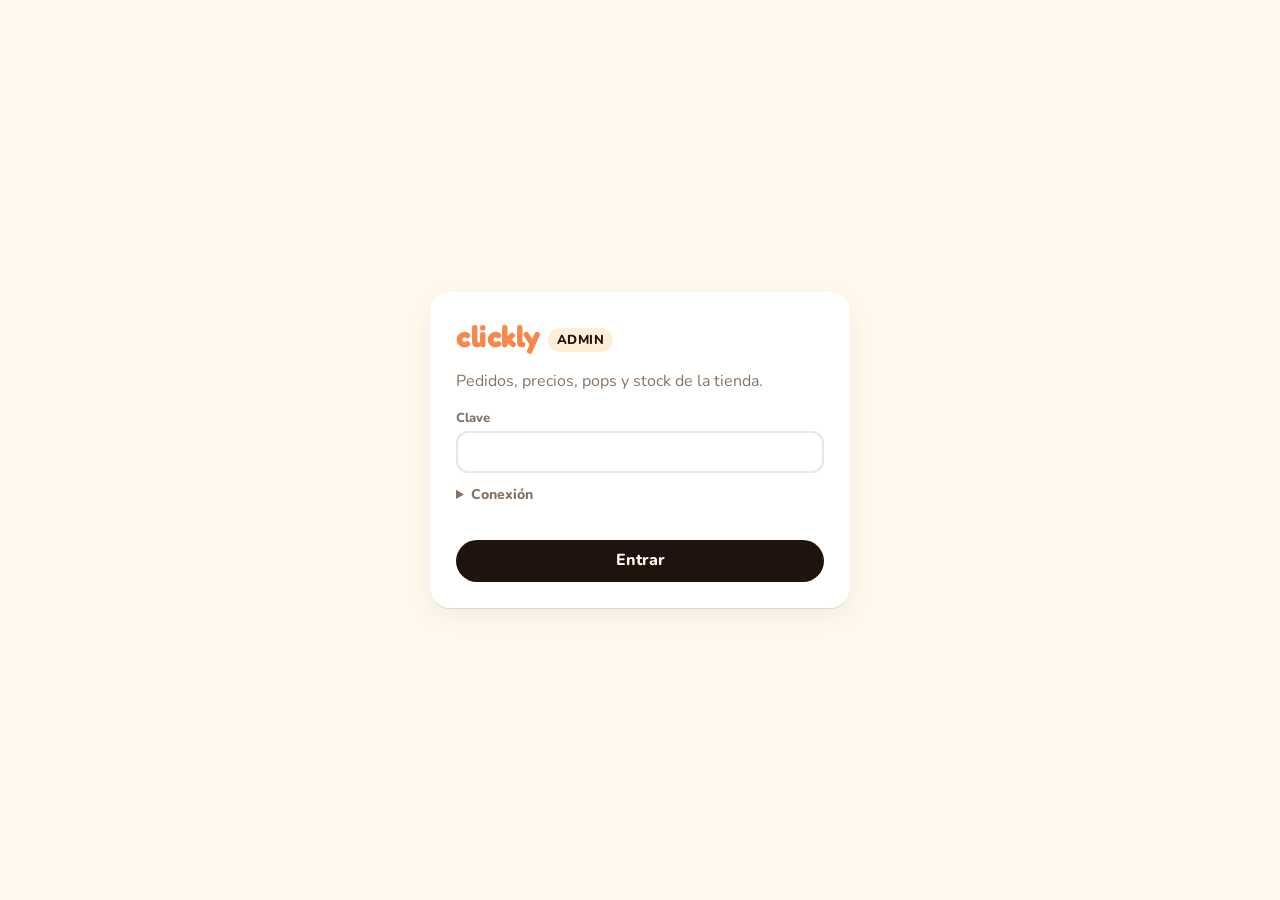
==== admin/index.html @ 0e8168c0 "Clickly Admin en /admin (protegido con clave) Co-Authored-By: Claude Opus 5.5 <noreply@anthropic.com" ====
<!doctype html><html lang="es"><head><meta charset="utf-8"><meta name="viewport" content="width=device-width,initial-scale=1,viewport-fit=cover">
<title>Clickly Admin</title><meta name="robots" content="noindex,nofollow">
<link rel="preconnect" href="https://fonts.googleapis.com"><link href="https://fonts.googleapis.com/css2?family=Fredoka:wght@600;700&family=Nunito:wght@400;600;700;800;900&display=swap" rel="stylesheet">
<style>
:root{--paper:#FFF8EC;--cream:#FCEFD6;--ink:#1F140D;--ink2:#8A7262;--card:#fff;--line:rgba(31,20,13,.10);--acc:#F6884C;--accd:#E06D32;--good:#2E7D4F;--bad:#C8412B;--warn:#B7791F}
[hidden]{display:none!important}*{box-sizing:border-box}html,body{margin:0;background:var(--paper);color:var(--ink);font:16px/1.4 Nunito,system-ui,sans-serif}
button,input,select,textarea{font:inherit;color:inherit}button{cursor:pointer}
.logo{font:700 30px Fredoka,Nunito,sans-serif;color:var(--acc);letter-spacing:-.5px}.logo small{font:800 13px Nunito;color:var(--ink);background:var(--cream);padding:3px 9px;border-radius:20px;margin-left:8px;vertical-align:middle;letter-spacing:.04em}
.wrap{max-width:1100px;margin:0 auto;padding:16px}
.pill{display:inline-flex;align-items:center;justify-content:center;gap:6px;min-height:42px;padding:0 18px;border-radius:999px;border:0;background:var(--acc);color:var(--ink);font-weight:800}
.pill.ink{background:var(--ink);color:var(--paper)}.pill.ghost{background:var(--cream)}.pill.sm{min-height:34px;padding:0 13px;font-size:14px}.pill:disabled{opacity:.5;cursor:default}
.card{background:var(--card);border-radius:20px;padding:16px;box-shadow:0 1px 0 var(--line),0 8px 24px rgba(31,20,13,.05)}
input,select,textarea{width:100%;min-height:42px;padding:8px 12px;border-radius:12px;border:2px solid var(--line);background:#fff}input:focus,select:focus,textarea:focus{outline:none;border-color:var(--acc)}
label{display:block;font-size:13px;font-weight:800;margin:0 0 4px;color:var(--ink2)}
#login{min-height:100vh;display:grid;place-items:center;padding:16px}#login .card{width:min(420px,100%);padding:26px}
#login h1{margin:0 0 4px}.muted{color:var(--ink2)}.err{color:var(--bad);font-weight:700;min-height:1.3em;margin-top:8px}
header{position:sticky;top:0;z-index:5;background:rgba(255,248,236,.92);-webkit-backdrop-filter:blur(10px);backdrop-filter:blur(10px);border-bottom:1px solid var(--line)}
header .wrap{display:flex;align-items:center;gap:12px;flex-wrap:wrap;padding-block:10px}
.tabs{display:flex;gap:6px;margin-left:auto}.tabs button{border:0;background:transparent;font-weight:800;padding:8px 14px;border-radius:999px;color:var(--ink2)}.tabs button.on{background:var(--ink);color:var(--paper)}
.kpis{display:grid;grid-template-columns:repeat(auto-fit,minmax(150px,1fr));gap:10px;margin:6px 0 16px}.kpi{background:var(--card);border-radius:16px;padding:12px 14px}.kpi b{display:block;font:800 26px Nunito}.kpi span{color:var(--ink2);font-size:13px;font-weight:700}
.bar{display:flex;gap:8px;flex-wrap:wrap;align-items:center;margin-bottom:12px}.chip{border:2px solid var(--line);background:#fff;border-radius:999px;padding:6px 12px;font-weight:800;font-size:14px}.chip.on{border-color:var(--acc);background:var(--cream)}
.orders{display:grid;gap:12px}.order{display:grid;gap:8px}.order .top{display:flex;justify-content:space-between;gap:10px;align-items:flex-start;flex-wrap:wrap}
.code{font:800 18px Nunito;letter-spacing:.04em}.st{display:inline-block;padding:3px 10px;border-radius:999px;font-weight:800;font-size:13px}
.st.Nueva{background:#FFE7D6;color:var(--accd)}.st.Confirmada{background:#E3EEFF;color:#2F5FB8}.st.Pagada{background:#E2F3E8;color:var(--good)}.st.Enviada{background:#EFE6FF;color:#6A42C2}.st.Entregada{background:#E8E8E8;color:#444}.st.Cancelada{background:#FBE1DD;color:var(--bad)}
.boxes{display:grid;gap:4px;background:var(--paper);border-radius:12px;padding:8px 10px;font-size:15px}
.row2{display:grid;grid-template-columns:1fr 1fr;gap:8px}@media(max-width:640px){.row2{grid-template-columns:1fr}}
.prods{display:grid;gap:12px;grid-template-columns:repeat(auto-fill,minmax(300px,1fr))}
.prod{display:grid;gap:10px}.prod .head{display:flex;gap:12px;align-items:center}.sw{width:46px;height:46px;border-radius:14px;flex:none;display:grid;place-items:center;overflow:hidden}.sw img{width:100%;height:100%;object-fit:contain}
.g3{display:grid;grid-template-columns:1fr 1fr 1fr;gap:8px}.stock{display:flex;gap:4px}.stock button{width:38px;flex:none;border-radius:10px;border:2px solid var(--line);background:#fff;font-weight:900}
.tog{display:flex;align-items:center;gap:8px;font-weight:800}.tog input{width:auto;min-height:auto;transform:scale(1.4)}
.low{color:var(--warn);font-weight:800}.zero{color:var(--bad);font-weight:800}
details.more summary{cursor:pointer;font-weight:800;color:var(--ink2);font-size:14px}
.toast{position:fixed;left:50%;bottom:20px;transform:translateX(-50%) translateY(20px);opacity:0;background:var(--ink);color:var(--paper);padding:10px 18px;border-radius:999px;font-weight:800;transition:.25s;z-index:20}.toast.on{opacity:1;transform:translateX(-50%)}
.empty{text-align:center;padding:40px 10px;color:var(--ink2)}
a{color:var(--accd);font-weight:800}
</style></head><body>
<section id="login"><div class="card">
 <div class="logo">clickly<small>ADMIN</small></div>
 <p class="muted">Pedidos, precios, pops y stock de la tienda.</p>
 <form id="lf"><label for="clave">Clave</label><input id="clave" type="password" autocomplete="current-password" required>
  <details class="more" style="margin-top:12px"><summary>Conexión</summary><label for="api" style="margin-top:8px">URL de la app web (Google Apps Script)</label><input id="api" placeholder="https://script.google.com/macros/s/…/exec"></details>
  <div class="err" id="lerr"></div><button class="pill ink" style="width:100%;margin-top:6px">Entrar</button></form>
</div></section>
<section id="app" hidden>
<header><div class="wrap"><div class="logo">clickly<small>ADMIN</small></div>
 <nav class="tabs"><button data-tab="pedidos" class="on">Pedidos</button><button data-tab="productos">Pops y stock</button><button data-tab="ajustes">Ajustes</button></nav>
 <button class="pill sm ghost" id="reload" title="Actualizar">↻ Actualizar</button></div></header>
<main class="wrap">
 <div id="t-pedidos"><div class="kpis" id="kpis"></div><div class="bar" id="filters"></div><input id="q" placeholder="Buscar por nombre, código, ciudad o contacto…" style="margin-bottom:12px"><div class="orders" id="orders"></div></div>
 <div id="t-productos" hidden><div class="bar"><b style="font-size:20px">Pops y stock</b><span class="muted">Los cambios se ven en la tienda al recargarla.</span><button class="pill sm" id="newp" style="margin-left:auto">+ Nuevo pop</button></div><div class="prods" id="prods"></div></div>
 <div id="t-ajustes" hidden><div class="card" style="max-width:460px"><b style="font-size:20px">Cambiar clave</b>
  <form id="cf" style="display:grid;gap:10px;margin-top:10px"><div><label>Clave actual</label><input type="password" id="c1" required></div><div><label>Clave nueva (6 o más)</label><input type="password" id="c2" required minlength="6"></div><div class="err" id="cerr"></div><button class="pill ink">Guardar clave</button></form></div>
  <div class="card" style="max-width:460px;margin-top:12px"><b>Sesión</b><p class="muted">La sesión dura 6 horas.</p><button class="pill sm ghost" id="logout">Cerrar sesión</button></div></div>
</main></section>
<div class="toast" id="toast"></div>
<script>
const DEFAULT_API='https://script.google.com/macros/s/AKfycbytXWgqCYSoKk4d-IXCPy8l8VOAkVaSji5PFaJ2E286vdpWDoWcHg7TQ9ALT4pyhkw/exec';
const $=s=>document.querySelector(s),esc=s=>String(s??'').replace(/[&<>"']/g,c=>({'&':'&amp;','<':'&lt;','>':'&gt;','"':'&quot;',"'":'&#39;'}[c]));
let API='';try{API=localStorage.getItem('ck.api')||DEFAULT_API}catch(e){API=DEFAULT_API}
let TOKEN='';try{TOKEN=sessionStorage.getItem('ck.tk')||''}catch(e){}
let D={productos:[],pedidos:[],estados:[]},filt='Todas',q='';
const money=v=>'$'+Math.round(Number(v)||0).toLocaleString('es-AR');
let tt;function toast(s){const t=$('#toast');t.textContent=s;t.classList.add('on');clearTimeout(tt);tt=setTimeout(()=>t.classList.remove('on'),2200)}
async function call(body){const ac=new AbortController(),to=setTimeout(()=>ac.abort(),25000);let r;try{r=await fetch(API,{method:'POST',headers:{'Content-Type':'text/plain;charset=utf-8'},body:JSON.stringify({...body,token:TOKEN}),signal:ac.signal,redirect:'follow'})}catch(e){throw new Error(e.name==='AbortError'?'El servidor tardó demasiado. Probá de nuevo.':'No me pude conectar con Google. Abrí este archivo en Chrome (no en una vista previa) y revisá internet.')}finally{clearTimeout(to)}
  const tx=await r.text();let j;try{j=JSON.parse(tx)}catch(e){throw new Error('Google no devolvió datos. Revisá que la implementación tenga acceso: Cualquier persona.')}
  if(!j.ok&&/Sesión vencida/.test(j.error||'')){logout();throw new Error(j.error)}return j}
$('#api').value=API;
$('#lf').addEventListener('submit',async e=>{e.preventDefault();$('#lerr').textContent='';API=$('#api').value.trim()||DEFAULT_API;
  if(!/^https?:\/\//.test(API)){$('#lerr').textContent='Falta la URL de la app web en "Conexión".';$('details.more').open=true;return}
  try{localStorage.setItem('ck.api',API)}catch(e){}
  const b=e.submitter||$('#lf button');b.disabled=true;b.textContent='Entrando…';
  try{const j=await call({a:'login',clave:$('#clave').value});if(!j.ok)throw new Error(j.error||'No se pudo entrar');TOKEN=j.token;try{sessionStorage.setItem('ck.tk',TOKEN)}catch(e){}$('#clave').value='';await load();show()}
  catch(err){$('#lerr').textContent=err.message}finally{b.disabled=false;b.textContent='Entrar'}});
function show(){$('#login').hidden=true;$('#app').hidden=false}
function logout(){TOKEN='';try{sessionStorage.removeItem('ck.tk')}catch(e){}$('#app').hidden=true;$('#login').hidden=false}
$('#logout').onclick=logout;
async function load(){const j=await call({a:'panel'});if(!j.ok)throw new Error(j.error);D=j;render()}
$('#reload').onclick=async()=>{try{await load();toast('Actualizado')}catch(e){toast(e.message)}};
document.querySelectorAll('[data-tab]').forEach(b=>b.onclick=()=>{document.querySelectorAll('[data-tab]').forEach(x=>x.classList.toggle('on',x===b));['pedidos','productos','ajustes'].forEach(t=>$('#t-'+t).hidden=t!==b.dataset.tab)});
function render(){renderOrders();renderProds()}
function contactLink(c){c=String(c||'').trim();const d=c.replace(/\D/g,'');if(c.startsWith('@'))return `<a href="https://instagram.com/${encodeURIComponent(c.slice(1))}" target="_blank" rel="noopener">${esc(c)}</a>`;
  if(d.length>=8)return `<a href="https://wa.me/${d.startsWith('54')?d:'549'+d.replace(/^0/,'')}" target="_blank" rel="noopener">${esc(c)} (WhatsApp)</a>`;return esc(c)}
function renderOrders(){const P=D.pedidos||[];const act=P.filter(o=>o.estado!=='Cancelada');
  const pend=act.filter(o=>!['Pagada','Enviada','Entregada'].includes(o.estado)).reduce((a,o)=>a+Number(o.total||0),0);
  $('#kpis').innerHTML=`<div class="kpi"><b>${P.filter(o=>o.estado==='Nueva').length}</b><span>Nuevas sin confirmar</span></div><div class="kpi"><b>${act.length}</b><span>Reservas activas</span></div><div class="kpi"><b>${act.reduce((a,o)=>a+Number(o.cantidad_cajas||0),0)}</b><span>Cajas reservadas</span></div><div class="kpi"><b>${money(pend)}</b><span>Por cobrar</span></div>`;
  const ests=['Todas',...(D.estados||[])];$('#filters').innerHTML=ests.map(s=>`<button class="chip ${s===filt?'on':''}" data-f="${esc(s)}">${esc(s)} ${s==='Todas'?P.length:P.filter(o=>o.estado===s).length}</button>`).join('');
  const L=P.filter(o=>(filt==='Todas'||o.estado===filt)&&(!q||JSON.stringify(o).toLowerCase().includes(q)));
  $('#orders').innerHTML=L.length?L.map(o=>`<article class="card order"><div class="top"><div><span class="code">${esc(o.codigo)}</span> <span class="st ${esc(o.estado)}">${esc(o.estado)}</span><div class="muted">${new Date(o.fecha).toLocaleString('es-AR',{dateStyle:'medium',timeStyle:'short'})}</div></div><b style="font-size:22px">${money(o.total)}</b></div>
   <div><b>${esc(o.nombre)} ${esc(o.apellido)}</b> · ${contactLink(o.contacto)}</div>
   <div class="muted">${esc(o.direccion)}, ${esc(o.ciudad)} (${esc(o.cp)}), ${esc(o.provincia)}, ${esc(o.pais)} <button class="pill sm ghost" data-copy="${esc(`${o.nombre} ${o.apellido}\n${o.direccion}\n${o.ciudad} (${o.cp}), ${o.provincia}, ${o.pais}\n${o.contacto}`)}">Copiar dirección</button></div>
   <div class="boxes">${String(o.cajas||'').split(' | ').map(c=>`<div>${esc(c)}</div>`).join('')}</div>
   <div class="row2"><div><label>Estado</label><select data-est="${esc(o.codigo)}">${(D.estados||[]).map(s=>`<option ${s===o.estado?'selected':''}>${esc(s)}</option>`).join('')}</select></div>
   <div><label>Notas internas</label><input data-notes="${esc(o.codigo)}" value="${esc(o.notas)}" placeholder="Ej: pagó seña por transferencia"></div></div></article>`).join(''):`<div class="empty card">${P.length?'No hay pedidos con ese filtro.':'Todavía no hay reservas. Cuando alguien reserve en la tienda, aparece acá.'}</div>`}
$('#filters').addEventListener('click',e=>{const b=e.target.closest('[data-f]');if(b){filt=b.dataset.f;renderOrders()}});
$('#q').addEventListener('input',e=>{q=e.target.value.trim().toLowerCase();renderOrders()});
$('#orders').addEventListener('change',async e=>{const s=e.target.closest('[data-est]');if(!s)return;const est=s.value,codigo=s.dataset.est;s.disabled=true;
  try{const j=await call({a:'estado',codigo,estado:est});if(!j.ok)throw new Error(j.error);toast(`${codigo}: ${est}${est==='Cancelada'?' · stock devuelto':''}`);await load()}catch(err){toast(err.message);await load()}});
$('#orders').addEventListener('focusout',async e=>{const i=e.target.closest('[data-notes]');if(!i)return;const o=(D.pedidos||[]).find(x=>x.codigo===i.dataset.notes);if(!o||String(o.notas||'')===i.value)return;
  try{const j=await call({a:'estado',codigo:o.codigo,estado:o.estado,notas:i.value});if(!j.ok)throw new Error(j.error);o.notas=i.value;toast('Nota guardada')}catch(err){toast(err.message)}});
$('#orders').addEventListener('click',e=>{const b=e.target.closest('[data-copy]');if(!b)return;navigator.clipboard?.writeText(b.dataset.copy).then(()=>toast('Dirección copiada'),()=>toast('No se pudo copiar'))});
const LINES={base:'BASE',ar:'ARGENTINA',bf:'BREACKFAST',sweet:'SWEET'};
function prodCard(p,isNew){const st=Number(p.stock||0);return `<article class="card prod" data-id="${esc(p.id)}" ${isNew?'data-new="1"':''}>
  <div class="head"><div class="sw" style="background:${esc(p.color||'#F6884C')}">${p.imagen?`<img src="${esc(p.imagen)}" alt="">`:''}</div><div style="flex:1"><b style="font-size:18px">${esc(p.nombre||'Nuevo pop')}</b><div class="muted" style="font-size:13px">${isNew?'Nuevo':'id: '+esc(p.id)} · ${st<=0?'<span class="zero">Agotado</span>':st<=5?`<span class="low">Quedan ${st}</span>`:`Stock ${st}`}</div></div>
  <label class="tog"><input type="checkbox" name="activo" ${p.activo||isNew?'checked':''}> Visible</label></div>
  ${isNew?`<div><label>Id (sin espacios, ej: empanada)</label><input name="id" required pattern="[a-z0-9_-]+"></div>`:''}
  <div><label>Nombre</label><input name="nombre" value="${esc(p.nombre)}"></div>
  <div class="g3"><div><label>Precio por pop ($)</label><input name="precio" type="number" min="0" step="100" value="${esc(p.precio??6000)}"></div>
  <div style="grid-column:span 2"><label>Stock</label><div class="stock"><button type="button" data-d="-1">−</button><input name="stock" type="number" min="0" step="1" value="${st}"><button type="button" data-d="1">+</button><button type="button" data-d="10">+10</button></div></div></div>
  <details class="more"><summary>Más datos</summary><div style="display:grid;gap:8px;margin-top:8px">
   <div class="row2"><div><label>Línea</label><select name="linea">${Object.entries(LINES).map(([k,v])=>`<option value="${k}" ${p.linea===k?'selected':''}>${v}</option>`).join('')}</select></div><div><label>Color</label><input name="color" type="color" value="${esc(/^#[0-9a-f]{6}$/i.test(p.color||'')?p.color:'#F6884C')}"></div></div>
   <div><label>Descripción</label><textarea name="descripcion" rows="2">${esc(p.descripcion)}</textarea></div>
   <div><label>Imagen (URL, PNG con fondo transparente)</label><input name="imagen" value="${esc(p.imagen)}" placeholder="Solo para pops nuevos"></div></div></details>
  <div style="display:flex;gap:8px"><button class="pill ink sm" data-save>Guardar</button>${isNew?'<button class="pill ghost sm" data-cancel>Cancelar</button>':'<button class="pill ghost sm" data-del>Borrar</button>'}</div></article>`}
function renderProds(){$('#prods').innerHTML=(D.productos||[]).map(p=>prodCard(p,false)).join('')}
$('#newp').onclick=()=>{if($('[data-new]'))return;$('#prods').insertAdjacentHTML('afterbegin',prodCard({nombre:'',precio:6000,stock:10,linea:'base',color:'#F6884C'},true));$('[data-new] input[name=id]').focus()};
$('#prods').addEventListener('click',async e=>{const card=e.target.closest('.prod');if(!card)return;
  const d=e.target.closest('[data-d]');if(d){const i=card.querySelector('[name=stock]');i.value=Math.max(0,(+i.value||0)+(+d.dataset.d));return}
  if(e.target.closest('[data-cancel]')){card.remove();return}
  if(e.target.closest('[data-del]')){const b=e.target.closest('[data-del]');if(b.dataset.sure!=='1'){b.dataset.sure='1';b.textContent='¿Seguro? Tocá de nuevo';setTimeout(()=>{b.dataset.sure='';b.textContent='Borrar'},3000);return}
    try{const j=await call({a:'borrarProducto',id:card.dataset.id});if(!j.ok)throw new Error(j.error);toast('Pop borrado');await load()}catch(err){toast(err.message)}return}
  if(e.target.closest('[data-save]')){const f=n=>card.querySelector(`[name=${n}]`);const p={id:card.dataset.new?f('id').value.trim().toLowerCase():card.dataset.id,nombre:f('nombre').value.trim(),precio:+f('precio').value,stock:+f('stock').value,activo:f('activo').checked,linea:f('linea').value,color:f('color').value,descripcion:f('descripcion').value.trim(),imagen:f('imagen').value.trim()};
    if(!p.id){toast('Poné un id');return}if(card.dataset.new&&(D.productos||[]).some(x=>x.id===p.id)){toast('Ese id ya existe');return}
    const b=e.target.closest('[data-save]');b.disabled=true;b.textContent='Guardando…';
    try{const j=await call({a:'producto',producto:p});if(!j.ok)throw new Error(j.error);toast(`${p.nombre||p.id} guardado`);await load()}catch(err){toast(err.message);b.disabled=false;b.textContent='Guardar'}}});
$('#cf').addEventListener('submit',async e=>{e.preventDefault();$('#cerr').textContent='';try{const j=await call({a:'clave',actual:$('#c1').value,nueva:$('#c2').value});if(!j.ok)throw new Error(j.error);$('#c1').value=$('#c2').value='';toast('Clave cambiada')}catch(err){$('#cerr').textContent=err.message}});
if(TOKEN&&API){load().then(show).catch(()=>logout())}
</script></body></html>
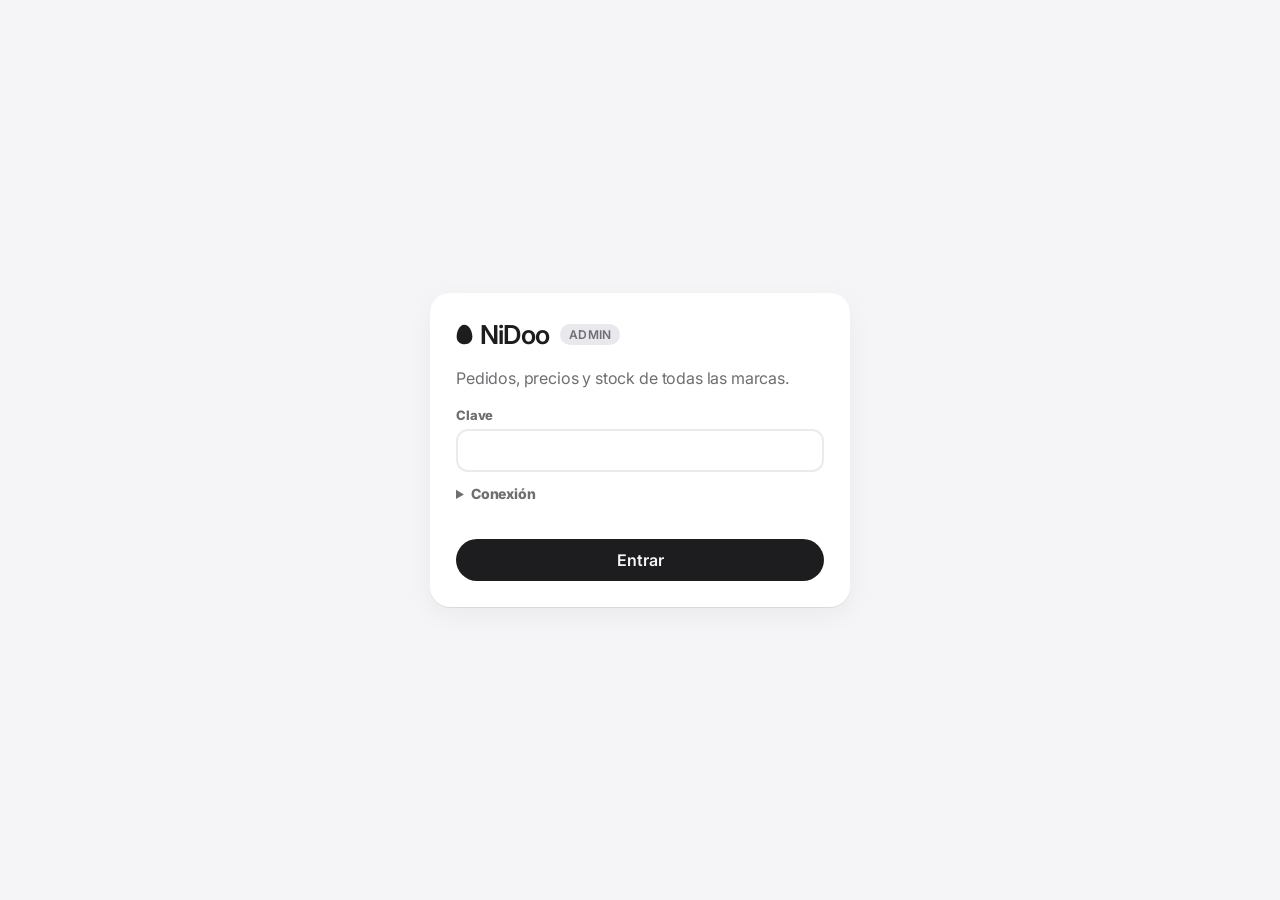
==== commit 7116bce5: "NiDoo Admin: identidad NiDoo y stock agrupado por línea Co-Authored-By: Claude Opus 5.5 <noreply@ant" ====
--- a/admin/index.html
+++ b/admin/index.html
@@ -1,26 +1,26 @@
 <!doctype html><html lang="es"><head><meta charset="utf-8"><meta name="viewport" content="width=device-width,initial-scale=1,viewport-fit=cover">
-<title>Clickly Admin</title><meta name="robots" content="noindex,nofollow">
-<link rel="preconnect" href="https://fonts.googleapis.com"><link href="https://fonts.googleapis.com/css2?family=Fredoka:wght@600;700&family=Nunito:wght@400;600;700;800;900&display=swap" rel="stylesheet">
+<title>NiDoo Admin</title><meta name="robots" content="noindex,nofollow">
+<link rel="preconnect" href="https://fonts.googleapis.com"><link href="https://fonts.googleapis.com/css2?family=Inter:wght@400;500;600;700&display=swap" rel="stylesheet">
 <style>
-:root{--paper:#FFF8EC;--cream:#FCEFD6;--ink:#1F140D;--ink2:#8A7262;--card:#fff;--line:rgba(31,20,13,.10);--acc:#F6884C;--accd:#E06D32;--good:#2E7D4F;--bad:#C8412B;--warn:#B7791F}
-[hidden]{display:none!important}*{box-sizing:border-box}html,body{margin:0;background:var(--paper);color:var(--ink);font:16px/1.4 Nunito,system-ui,sans-serif}
+:root{--paper:#f5f5f7;--cream:#e8e8ed;--ink:#1d1d1f;--ink2:#6e6e73;--card:#fff;--line:rgba(0,0,0,.08);--acc:#0071e3;--accd:#0066cc;--good:#1a7f37;--bad:#d70015;--warn:#b25000;--sf:-apple-system,BlinkMacSystemFont,"SF Pro Text","SF Pro Display","Helvetica Neue",Inter,"Segoe UI",Roboto,sans-serif}
+[hidden]{display:none!important}*{box-sizing:border-box}html,body{margin:0;background:var(--paper);color:var(--ink);font:16px/1.45 var(--sf);letter-spacing:-.01em;-webkit-font-smoothing:antialiased}
 button,input,select,textarea{font:inherit;color:inherit}button{cursor:pointer}
-.logo{font:700 30px Fredoka,Nunito,sans-serif;color:var(--acc);letter-spacing:-.5px}.logo small{font:800 13px Nunito;color:var(--ink);background:var(--cream);padding:3px 9px;border-radius:20px;margin-left:8px;vertical-align:middle;letter-spacing:.04em}
+.logo{display:inline-flex;align-items:center;gap:7px;font:600 26px var(--sf);color:var(--ink);letter-spacing:-.03em}.logo svg{width:17px;height:21px}.logo small{font:600 12px var(--sf);color:var(--ink2);background:var(--cream);padding:3px 9px;border-radius:20px;margin-left:4px;letter-spacing:.02em}
 .wrap{max-width:1100px;margin:0 auto;padding:16px}
-.pill{display:inline-flex;align-items:center;justify-content:center;gap:6px;min-height:42px;padding:0 18px;border-radius:999px;border:0;background:var(--acc);color:var(--ink);font-weight:800}
-.pill.ink{background:var(--ink);color:var(--paper)}.pill.ghost{background:var(--cream)}.pill.sm{min-height:34px;padding:0 13px;font-size:14px}.pill:disabled{opacity:.5;cursor:default}
+.pill{display:inline-flex;align-items:center;justify-content:center;gap:6px;min-height:42px;padding:0 18px;border-radius:999px;border:0;background:var(--acc);color:#fff;font-weight:600}
+.pill.ink{background:var(--ink);color:var(--paper)}.pill.ghost{background:var(--cream);color:var(--ink)}.pill.sm{min-height:34px;padding:0 13px;font-size:14px}.pill:disabled{opacity:.5;cursor:default}
 .card{background:var(--card);border-radius:20px;padding:16px;box-shadow:0 1px 0 var(--line),0 8px 24px rgba(31,20,13,.05)}
 input,select,textarea{width:100%;min-height:42px;padding:8px 12px;border-radius:12px;border:2px solid var(--line);background:#fff}input:focus,select:focus,textarea:focus{outline:none;border-color:var(--acc)}
 label{display:block;font-size:13px;font-weight:800;margin:0 0 4px;color:var(--ink2)}
 #login{min-height:100vh;display:grid;place-items:center;padding:16px}#login .card{width:min(420px,100%);padding:26px}
 #login h1{margin:0 0 4px}.muted{color:var(--ink2)}.err{color:var(--bad);font-weight:700;min-height:1.3em;margin-top:8px}
-header{position:sticky;top:0;z-index:5;background:rgba(255,248,236,.92);-webkit-backdrop-filter:blur(10px);backdrop-filter:blur(10px);border-bottom:1px solid var(--line)}
+header{position:sticky;top:0;z-index:5;background:rgba(245,245,247,.8);-webkit-backdrop-filter:blur(10px);backdrop-filter:blur(10px);border-bottom:1px solid var(--line)}
 header .wrap{display:flex;align-items:center;gap:12px;flex-wrap:wrap;padding-block:10px}
 .tabs{display:flex;gap:6px;margin-left:auto}.tabs button{border:0;background:transparent;font-weight:800;padding:8px 14px;border-radius:999px;color:var(--ink2)}.tabs button.on{background:var(--ink);color:var(--paper)}
-.kpis{display:grid;grid-template-columns:repeat(auto-fit,minmax(150px,1fr));gap:10px;margin:6px 0 16px}.kpi{background:var(--card);border-radius:16px;padding:12px 14px}.kpi b{display:block;font:800 26px Nunito}.kpi span{color:var(--ink2);font-size:13px;font-weight:700}
-.bar{display:flex;gap:8px;flex-wrap:wrap;align-items:center;margin-bottom:12px}.chip{border:2px solid var(--line);background:#fff;border-radius:999px;padding:6px 12px;font-weight:800;font-size:14px}.chip.on{border-color:var(--acc);background:var(--cream)}
+.kpis{display:grid;grid-template-columns:repeat(auto-fit,minmax(150px,1fr));gap:10px;margin:6px 0 16px}.kpi{background:var(--card);border-radius:16px;padding:12px 14px}.kpi b{display:block;font:600 26px var(--sf);letter-spacing:-.02em}.kpi span{color:var(--ink2);font-size:13px;font-weight:700}
+.bar{display:flex;gap:8px;flex-wrap:wrap;align-items:center;margin-bottom:12px}.chip{border:2px solid var(--line);background:#fff;border-radius:999px;padding:6px 12px;font-weight:800;font-size:14px}.chip.on{border-color:var(--ink);background:var(--ink);color:#fff}
 .orders{display:grid;gap:12px}.order{display:grid;gap:8px}.order .top{display:flex;justify-content:space-between;gap:10px;align-items:flex-start;flex-wrap:wrap}
-.code{font:800 18px Nunito;letter-spacing:.04em}.st{display:inline-block;padding:3px 10px;border-radius:999px;font-weight:800;font-size:13px}
+.code{font:600 17px ui-monospace,SFMono-Regular,Menlo,monospace;letter-spacing:.02em}.st{display:inline-block;padding:3px 10px;border-radius:999px;font-weight:800;font-size:13px}
 .st.Nueva{background:#FFE7D6;color:var(--accd)}.st.Confirmada{background:#E3EEFF;color:#2F5FB8}.st.Pagada{background:#E2F3E8;color:var(--good)}.st.Enviada{background:#EFE6FF;color:#6A42C2}.st.Entregada{background:#E8E8E8;color:#444}.st.Cancelada{background:#FBE1DD;color:var(--bad)}
 .boxes{display:grid;gap:4px;background:var(--paper);border-radius:12px;padding:8px 10px;font-size:15px}
 .row2{display:grid;grid-template-columns:1fr 1fr;gap:8px}@media(max-width:640px){.row2{grid-template-columns:1fr}}
@@ -32,22 +32,26 @@
 details.more summary{cursor:pointer;font-weight:800;color:var(--ink2);font-size:14px}
 .toast{position:fixed;left:50%;bottom:20px;transform:translateX(-50%) translateY(20px);opacity:0;background:var(--ink);color:var(--paper);padding:10px 18px;border-radius:999px;font-weight:800;transition:.25s;z-index:20}.toast.on{opacity:1;transform:translateX(-50%)}
 .empty{text-align:center;padding:40px 10px;color:var(--ink2)}
-a{color:var(--accd);font-weight:800}
+a{color:var(--accd);font-weight:600}
+.lsec{margin:22px 0 10px;display:flex;align-items:baseline;gap:10px;flex-wrap:wrap}.lsec h2{margin:0;font-size:20px;letter-spacing:-.02em}.lsec span{color:var(--ink2);font-size:14px}
+.lk{background:var(--card);border-radius:16px;padding:12px 14px;border:0;text-align:left;cursor:pointer}.lk b{display:block;font:600 22px var(--sf)}.lk span{color:var(--ink2);font-size:13px}.lk.on{outline:2px solid var(--ink)}
+.prodgrid{display:grid;gap:12px;grid-template-columns:repeat(auto-fill,minmax(300px,1fr))}
+.sw{background:var(--paper)!important}
 </style></head><body>
 <section id="login"><div class="card">
- <div class="logo">clickly<small>ADMIN</small></div>
- <p class="muted">Pedidos, precios, pops y stock de la tienda.</p>
+ <div class="logo"><svg viewBox="0 0 26 32" aria-hidden="true"><path fill="currentColor" d="M12.2 1C5.6 1.4 1 10.6 1 19.4 1 26.6 6.2 31 13.4 31 20.5 31 25 26.3 25 19.6 25 10.1 19.5.6 12.2 1Z"/></svg>NiDoo<small>ADMIN</small></div>
+ <p class="muted">Pedidos, precios y stock de todas las marcas.</p>
  <form id="lf"><label for="clave">Clave</label><input id="clave" type="password" autocomplete="current-password" required>
   <details class="more" style="margin-top:12px"><summary>Conexión</summary><label for="api" style="margin-top:8px">URL de la app web (Google Apps Script)</label><input id="api" placeholder="https://script.google.com/macros/s/…/exec"></details>
   <div class="err" id="lerr"></div><button class="pill ink" style="width:100%;margin-top:6px">Entrar</button></form>
 </div></section>
 <section id="app" hidden>
-<header><div class="wrap"><div class="logo">clickly<small>ADMIN</small></div>
- <nav class="tabs"><button data-tab="pedidos" class="on">Pedidos</button><button data-tab="productos">Pops y stock</button><button data-tab="ajustes">Ajustes</button></nav>
+<header><div class="wrap"><div class="logo"><svg viewBox="0 0 26 32" aria-hidden="true"><path fill="currentColor" d="M12.2 1C5.6 1.4 1 10.6 1 19.4 1 26.6 6.2 31 13.4 31 20.5 31 25 26.3 25 19.6 25 10.1 19.5.6 12.2 1Z"/></svg>NiDoo<small>ADMIN</small></div>
+ <nav class="tabs"><button data-tab="pedidos" class="on">Pedidos</button><button data-tab="productos">Stock</button><button data-tab="ajustes">Ajustes</button></nav>
  <button class="pill sm ghost" id="reload" title="Actualizar">↻ Actualizar</button></div></header>
 <main class="wrap">
  <div id="t-pedidos"><div class="kpis" id="kpis"></div><div class="bar" id="filters"></div><input id="q" placeholder="Buscar por nombre, código, ciudad o contacto…" style="margin-bottom:12px"><div class="orders" id="orders"></div></div>
- <div id="t-productos" hidden><div class="bar"><b style="font-size:20px">Pops y stock</b><span class="muted">Los cambios se ven en la tienda al recargarla.</span><button class="pill sm" id="newp" style="margin-left:auto">+ Nuevo pop</button></div><div class="prods" id="prods"></div></div>
+ <div id="t-productos" hidden><div class="bar"><b style="font-size:22px;letter-spacing:-.02em">Stock de todas las líneas</b><span class="muted">Los cambios se ven en la web al recargarla.</span><button class="pill sm" id="newp" style="margin-left:auto">+ Nuevo producto</button></div><div class="kpis" id="lkpis"></div><div class="bar" id="lfilters"></div><div id="prods"></div></div>
  <div id="t-ajustes" hidden><div class="card" style="max-width:460px"><b style="font-size:20px">Cambiar clave</b>
   <form id="cf" style="display:grid;gap:10px;margin-top:10px"><div><label>Clave actual</label><input type="password" id="c1" required></div><div><label>Clave nueva (6 o más)</label><input type="password" id="c2" required minlength="6"></div><div class="err" id="cerr"></div><button class="pill ink">Guardar clave</button></form></div>
   <div class="card" style="max-width:460px;margin-top:12px"><b>Sesión</b><p class="muted">La sesión dura 6 horas.</p><button class="pill sm ghost" id="logout">Cerrar sesión</button></div></div>
@@ -98,9 +102,11 @@
 $('#orders').addEventListener('focusout',async e=>{const i=e.target.closest('[data-notes]');if(!i)return;const o=(D.pedidos||[]).find(x=>x.codigo===i.dataset.notes);if(!o||String(o.notas||'')===i.value)return;
   try{const j=await call({a:'estado',codigo:o.codigo,estado:o.estado,notas:i.value});if(!j.ok)throw new Error(j.error);o.notas=i.value;toast('Nota guardada')}catch(err){toast(err.message)}});
 $('#orders').addEventListener('click',e=>{const b=e.target.closest('[data-copy]');if(!b)return;navigator.clipboard?.writeText(b.dataset.copy).then(()=>toast('Dirección copiada'),()=>toast('No se pudo copiar'))});
-const LINES={base:'BASE',ar:'ARGENTINA',bf:'BREACKFAST',sweet:'SWEET'};
+const LINES={base:'Clickly · BASE',ar:'Clickly · ARGENTINA',bf:'Clickly · BREACKFAST',sweet:'Clickly · SWEET'};
+const THUMB={"base": "[data-uri]", "medialuna": "[data-uri]", "alfajor": "[data-uri]", "mate": "[data-uri]", "heart": "[data-uri]", "pancake": "[data-uri]", "macaron": "[data-uri]"};
+let lfilt='todas';
 function prodCard(p,isNew){const st=Number(p.stock||0);return `<article class="card prod" data-id="${esc(p.id)}" ${isNew?'data-new="1"':''}>
-  <div class="head"><div class="sw" style="background:${esc(p.color||'#F6884C')}">${p.imagen?`<img src="${esc(p.imagen)}" alt="">`:''}</div><div style="flex:1"><b style="font-size:18px">${esc(p.nombre||'Nuevo pop')}</b><div class="muted" style="font-size:13px">${isNew?'Nuevo':'id: '+esc(p.id)} · ${st<=0?'<span class="zero">Agotado</span>':st<=5?`<span class="low">Quedan ${st}</span>`:`Stock ${st}`}</div></div>
+  <div class="head"><div class="sw" style="background:${esc(p.color||'#F6884C')}">${(p.imagen||THUMB[p.id])?`<img src="${esc(p.imagen||THUMB[p.id])}" alt="">`:''}</div><div style="flex:1"><b style="font-size:18px">${esc(p.nombre||'Nuevo pop')}</b><div class="muted" style="font-size:13px">${isNew?'Nuevo':'id: '+esc(p.id)} · ${st<=0?'<span class="zero">Agotado</span>':st<=5?`<span class="low">Quedan ${st}</span>`:`Stock ${st}`}</div></div>
   <label class="tog"><input type="checkbox" name="activo" ${p.activo||isNew?'checked':''}> Visible</label></div>
   ${isNew?`<div><label>Id (sin espacios, ej: empanada)</label><input name="id" required pattern="[a-z0-9_-]+"></div>`:''}
   <div><label>Nombre</label><input name="nombre" value="${esc(p.nombre)}"></div>
@@ -111,11 +117,18 @@
    <div><label>Descripción</label><textarea name="descripcion" rows="2">${esc(p.descripcion)}</textarea></div>
    <div><label>Imagen (URL, PNG con fondo transparente)</label><input name="imagen" value="${esc(p.imagen)}" placeholder="Solo para pops nuevos"></div></div></details>
   <div style="display:flex;gap:8px"><button class="pill ink sm" data-save>Guardar</button>${isNew?'<button class="pill ghost sm" data-cancel>Cancelar</button>':'<button class="pill ghost sm" data-del>Borrar</button>'}</div></article>`}
-function renderProds(){$('#prods').innerHTML=(D.productos||[]).map(p=>prodCard(p,false)).join('')}
-$('#newp').onclick=()=>{if($('[data-new]'))return;$('#prods').insertAdjacentHTML('afterbegin',prodCard({nombre:'',precio:6000,stock:10,linea:'base',color:'#F6884C'},true));$('[data-new] input[name=id]').focus()};
+function renderProds(){const P=D.productos||[];const keys=[...new Set([...Object.keys(LINES),...P.map(p=>p.linea||'base')])].filter(k=>P.some(p=>(p.linea||'base')===k));
+  const sum=k=>{const L=P.filter(p=>(p.linea||'base')===k);return{n:L.length,st:L.reduce((a,p)=>a+(+p.stock||0),0),ag:L.filter(p=>(+p.stock||0)<=0).length,lo:L.filter(p=>(+p.stock||0)>0&&(+p.stock||0)<=5).length}};
+  const tot=P.reduce((a,p)=>a+(+p.stock||0),0);
+  $('#lkpis').innerHTML=`<button class="lk ${lfilt==='todas'?'on':''}" data-l="todas"><b>${tot}</b><span>Unidades en total · ${P.length} productos</span></button>`+keys.map(k=>{const x=sum(k);return `<button class="lk ${lfilt===k?'on':''}" data-l="${esc(k)}"><b>${x.st}</b><span>${esc(LINES[k]||k)} · ${x.n} ${x.n===1?'producto':'productos'}${x.ag?` · <span class="zero">${x.ag} agotado${x.ag>1?'s':''}</span>`:''}${x.lo?` · <span class="low">${x.lo} bajo${x.lo>1?'s':''}</span>`:''}</span></button>`}).join('');
+  $('#lfilters').innerHTML='';
+  const show=lfilt==='todas'?keys:keys.filter(k=>k===lfilt);
+  $('#prods').innerHTML=show.map(k=>{const L=P.filter(p=>(p.linea||'base')===k),x=sum(k);return `<div class="lsec"><h2>${esc(LINES[k]||k)}</h2><span>${x.st} unidades</span></div><div class="prodgrid">${L.map(p=>prodCard(p,false)).join('')}</div>`}).join('')||'<div class="empty card">Todavía no hay productos.</div>'}
+$('#lkpis').addEventListener('click',e=>{const b=e.target.closest('[data-l]');if(b){lfilt=b.dataset.l;renderProds()}});
+$('#newp').onclick=()=>{if($('[data-new]'))return;$('#prods').insertAdjacentHTML('afterbegin','<div class="prodgrid" style="margin-top:12px">'+prodCard({nombre:'',precio:6000,stock:10,linea:'base',color:'#F6884C'},true)+'</div>');$('[data-new] input[name=id]').focus()};
 $('#prods').addEventListener('click',async e=>{const card=e.target.closest('.prod');if(!card)return;
   const d=e.target.closest('[data-d]');if(d){const i=card.querySelector('[name=stock]');i.value=Math.max(0,(+i.value||0)+(+d.dataset.d));return}
-  if(e.target.closest('[data-cancel]')){card.remove();return}
+  if(e.target.closest('[data-cancel]')){(card.parentElement.children.length===1?card.parentElement:card).remove();return}
   if(e.target.closest('[data-del]')){const b=e.target.closest('[data-del]');if(b.dataset.sure!=='1'){b.dataset.sure='1';b.textContent='¿Seguro? Tocá de nuevo';setTimeout(()=>{b.dataset.sure='';b.textContent='Borrar'},3000);return}
     try{const j=await call({a:'borrarProducto',id:card.dataset.id});if(!j.ok)throw new Error(j.error);toast('Pop borrado');await load()}catch(err){toast(err.message)}return}
   if(e.target.closest('[data-save]')){const f=n=>card.querySelector(`[name=${n}]`);const p={id:card.dataset.new?f('id').value.trim().toLowerCase():card.dataset.id,nombre:f('nombre').value.trim(),precio:+f('precio').value,stock:+f('stock').value,activo:f('activo').checked,linea:f('linea').value,color:f('color').value,descripcion:f('descripcion').value.trim(),imagen:f('imagen').value.trim()};
